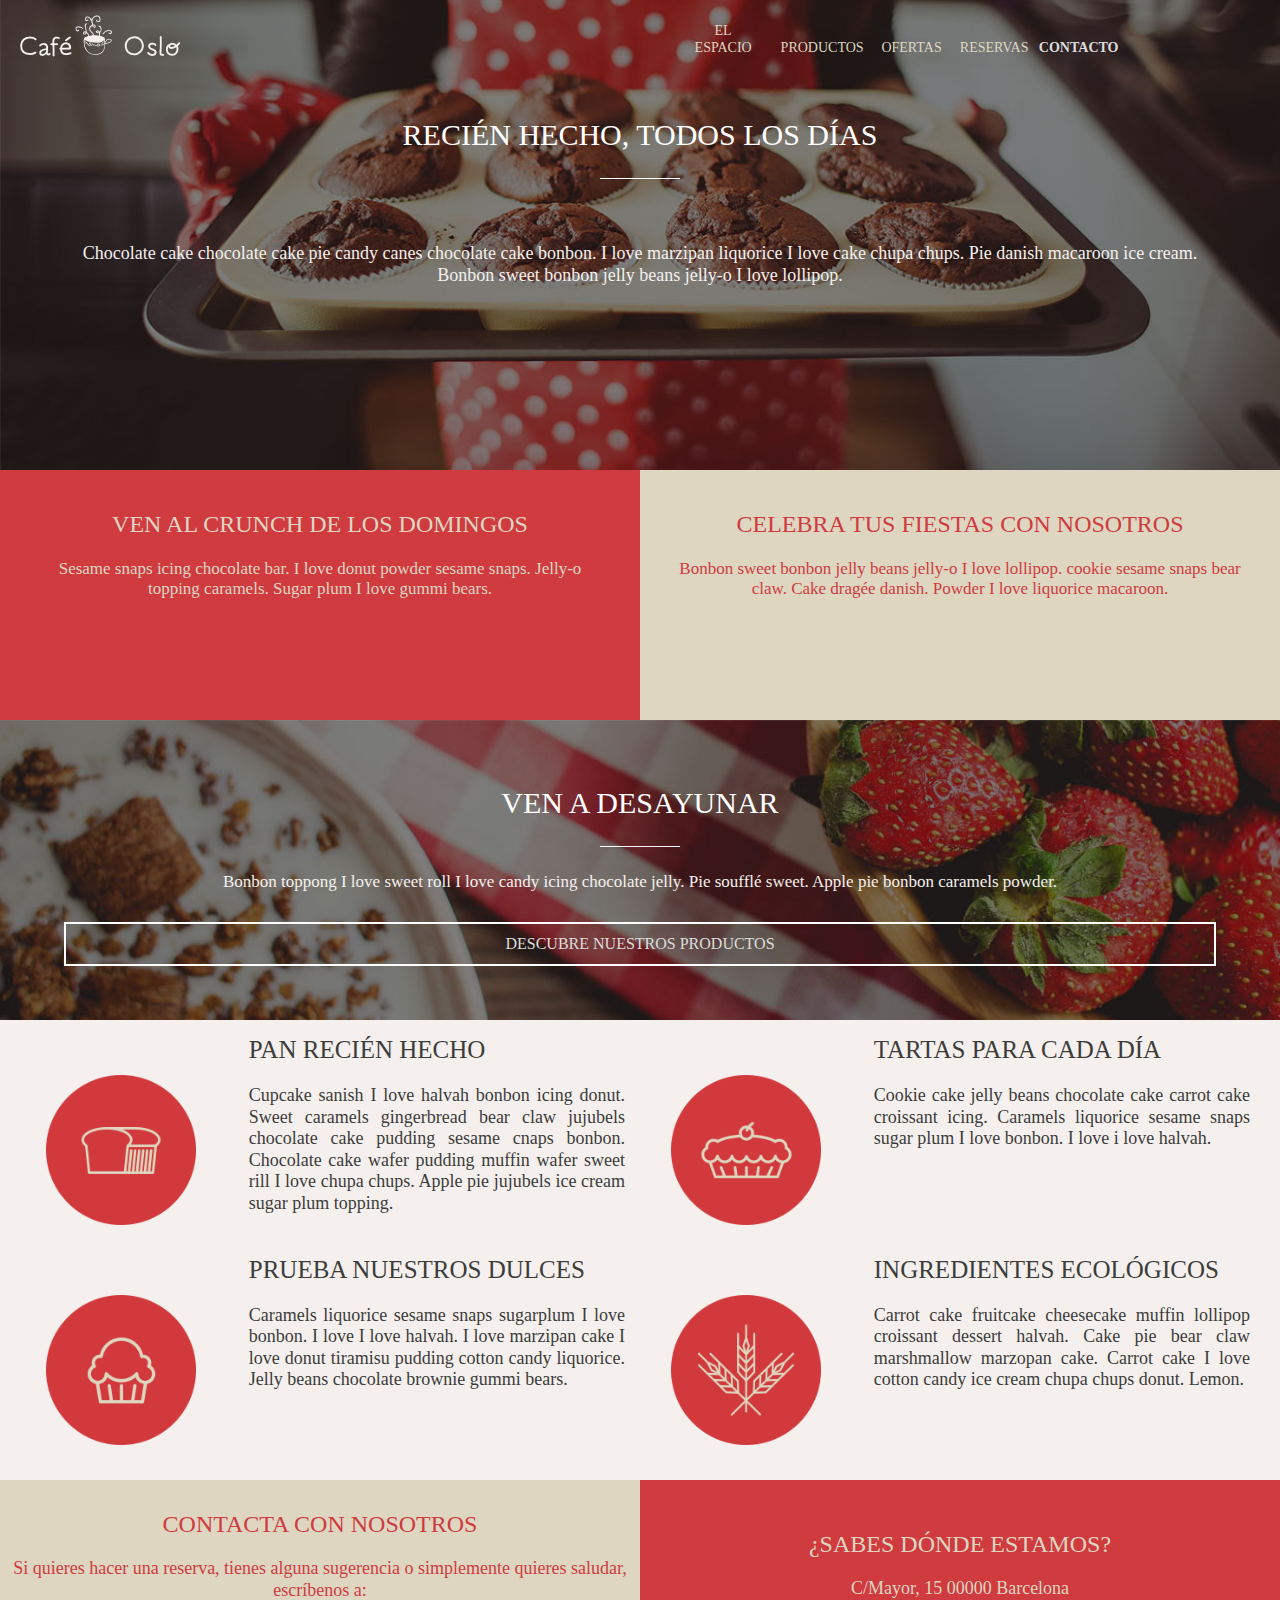
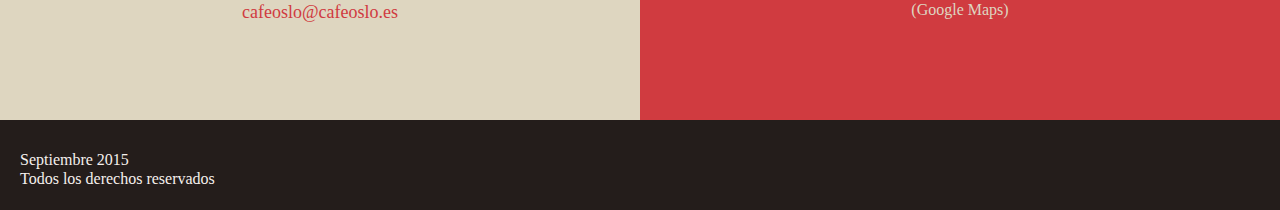
==== Proyecto final/index.html @ 379e60ed "Update and rename Index.html to index.html" ====
<doctype html>
<head>  
    <meta charset="utf-8">
    <link rel="stylesheet" href="estilos.css">
    <meta name="viewport" content="width=device-width, initial-scale=1.0">
    <title>Pastelería Oslo</title>
    </head>
<body>
    <div class="primer">
        <div class="oculto"><img src="img/logo.png" class="logo"><a class="lanzador-menu" id="enlace-menu" href="#menu">Menú</a></div>
        <h1 class="recien">RECIÉN HECHO, TODOS LOS DÍAS</h1>
        <hr>
        <p class="parrafouno">Chocolate cake chocolate cake pie candy canes chocolate cake bonbon. I love marzipan liquorice I love cake chupa chups. Pie danish macaroon ice cream. Bonbon sweet bonbon jelly beans jelly-o I love lollipop.</p>
            </div><div class="oculto">
    <div class="segundo">
    <h2>VEN AL CRUNCH DE LOS DOMINGOS</h2>
        <p class="parrafodos">Sesame snaps icing chocolate bar. I love donut powder sesame snaps. Jelly-o topping caramels. Sugar plum I love gummi bears.</p>
      </div>
    <div class="tercero">
    <h2>CELEBRA TUS FIESTAS CON NOSOTROS</h2>
        <p class="parrafodos"> Bonbon sweet bonbon jelly beans jelly-o I love lollipop. cookie sesame snaps bear claw. Cake dragée danish. Powder I love liquorice macaroon. </p>
    
    </div></div>
    <div class="cuarto" id="desayuno"><h1 class="recien">VEN A DESAYUNAR</h1>
        <hr>
        <p class="parrafodos">Bonbon toppong I love sweet roll I love candy icing chocolate jelly. Pie soufflé sweet. Apple pie bonbon caramels powder.</p><p class="descubre"><a class="des">DESCUBRE NUESTROS PRODUCTOS</a></p>
    </div>
    <div class="quinto" id="quinto">
    <div class="oculto" id="uno"><div class="pan">
        <img src="img/iconouno.png" class="icono"><div class="contenido">
        <h4 class="iz">PAN RECIÉN HECHO</h4>
        <P class="iz" id="p">Cupcake sanish I love halvah bonbon icing donut. Sweet caramels gingerbread bear claw jujubels chocolate cake pudding sesame cnaps bonbon. Chocolate cake wafer pudding muffin wafer sweet rill I love chupa chups. Apple pie jujubels ice cream sugar plum topping.</P></div></div>
        
        <div class="tartas">
        <img src="img/iconodos.png" class="icono"><div class="contenido">
        <h4 class="iz">TARTAS PARA CADA DÍA</h4>
        <p class="iz" id="p">Cookie cake jelly beans chocolate cake carrot cake croissant icing. Caramels liquorice sesame snaps sugar plum I love bonbon. I love i love halvah.</p>
        </div></div></div>
        <div class="oculto" id="dos">
        <div class="prueba">
            <img src="img/iconotres.png" class="icono">
            <div class="contenido">
            <h4 class="iz">PRUEBA NUESTROS DULCES</h4>
            <p class="iz" id="p">Caramels liquorice sesame snaps sugarplum I love bonbon. I love I love halvah. I love marzipan cake I love donut tiramisu pudding cotton candy liquorice. Jelly beans chocolate brownie gummi bears.</p>
            </div></div>
        <div class="ingredientes">
            <img src="img/iconocuatro.png" class="icono"><div class="contenido">
            <H4 class="iz">INGREDIENTES ECOLÓGICOS</H4>
            <p class="iz" id="ultimo">Carrot cake fruitcake cheesecake muffin lollipop croissant dessert halvah. Cake pie bear claw marshmallow marzopan cake. Carrot cake I love cotton candy ice cream chupa chups donut. Lemon.</p>
            </div></div>
        </div>    
    </div>
    <div class="oculto">
    <div class="sexto" id="contacto">
            <h2>CONTACTA CON NOSOTROS</h2>
            <P class="sabes"><strong>Si quieres hacer una reserva, tienes alguna sugerencia o simplemente quieres saludar, escríbenos a:<br></strong>
                <a href="mailto:cafeoslo@cafeolso.es" class="mail"> cafeoslo@cafeoslo.es</a></P></div>
    <div class="septimo" id="local">
    <h2>¿SABES DÓNDE ESTAMOS?</h2>
        <p class="sabes" id="lugar"><strong>C/Mayor, 15 00000 Barcelona</strong><a href="https://google.com/maps" class="maps"><p class="map">(Google Maps)</p></a></p></div></div>
        
        
        <div class="navegacion" id="menu">
            <p CLASS="op" id="op"><a href="#local" class="op">EL ESPACIO</a></p>
            <p CLASS="op" id="op"><a href="#quinto" class="op">PRODUCTOS</a></p>
            <P CLASS="op" id="op"><a href="#desayuno" class="op">OFERTAS</a></P>
            <P CLASS="op" id="op"><a href="#contacto" class="op">RESERVAS</a></P>
            <P CLASS="contactanos" id="contactanos"><a href="#contacto" class="op" id="contactanos">CONTACTO</a></P>
        </div>
    <div class="octavo"><p>Septiembre 2015<br>Todos los derechos reservados</p></div>
 <script src="javascript.js"></script>
    </body>

</doctype>
---- Proyecto final/estilos.css ----
*{
  margin: 0;
  padding: 0;
  border: 0;
  font-size: 100%;
  font: inherit;
  vertical-align: baseline;
}
/* HTML5 display-role reset for older browsers */
article,
aside,
details,
figcaption,
figure,
footer,
header,
hgroup,
menu,
nav,
section {
  display: block;
}
body {
  line-height: 1;
}
ol,
ul {
  list-style: none;
}
blockquote,
q {
  quotes: none;
}
blockquote:before,
blockquote:after,
q:before,
q:after {
  content: "";
  content: none;
}
table {
  border-collapse: collapse;
  border-spacing: 0;
}
/**/
* {
  box-sizing: border-box;
}
/**/
@font-face {
  font-family: bol;
  src: url(font/OpenSans-bold.ttf);
  font-weight: bold;
  font-style: italic;
}

@font-face {
  font-family: norma;
  src: url(font/OpenSans-regular.ttf);
}
/* fuentes  */
body {
  text-align: center;
}

body {
  font-family: norma;
}
h1,
h2,
h3,
h4,
.map,
.correo {
  font-family: bol;
}
* {
  line-height: 1.2;
}

/*  primer cubo  */
.primer {
  background-image: url(img/fondouno.jpg);
  background-size: 900px auto;
  background-position: center;
  height: 470;
  color: #f5f0ed;
}
.logo {
  float: left;
  margin: 15px 0px 20px 20px;
  margin-right: 0px;
}
.lanzador-menu {
  border-radius: 5px;
  float: right;
  margin: 27px 20px 20px 0px;
  background-color: #df4146ec;
  padding: 10px;
}
.recien {
  margin-top: 40px;
  font-size: 30px;
  margin-bottom: 25;
  color: white;
}

.oculto {
  overflow: hidden;
}
hr {
  width: 80px;
  height: 1px;
  color: white;
  background-color: white;
  margin-bottom: 25px;
  margin-left:auto;
  margin-right:auto;
}

.parrafouno {
  font-size: 18px;
  margin: 5%;
}
/* segundo cubo*/

.segundo {
  background-color: #d03b40;
  height: 250px;
  color: #ded6c0;
  padding: 10px 0 20 0;
}
h2 {
  padding-top: 30px;
  font-size: 24px;
  margin: 0px 10%;
  margin-bottom: 20px;
}
.parrafodos {
  font-size: 17px;
  margin: 0px 5%;
}
/* tercer cubo */
.tercero {
  color: #d03b40;
  background-color: #ded6c0;
  height: 250px;
  padding: 10px 0 20px 0;
}

/* cuato cubo */
.cuarto {
  background-image: url(img/fondodos.jpg);
  background-size: cover;
  height: 350;
  padding: 25px 0 100 0;
  color: #f5f0ed;
}
.descubre {
  margin: 30 5%;
  padding: 10px;
  border: solid white 2px;
}

/*quinto cubo*/
.quinto {
  display: block;
  background-color: #f5f0ed;
  color: #3c3c3b;
  padding: 15px;
}

.icono {
  display: block;
  margin: 40px;
  margin-bottom: 20px;
  margin-left: auto;
  margin-right: auto;
  width: 150px;
}
h4 {
  margin-bottom: 10px;
  font-size: 25px;
}
.iz {
  display: block;
  text-align: justify;
  margin-left: 15px;
  margin-right: 15px;
}
#ultimo {
  margin-bottom: 40px;
}
#ultimo,
#p {
  font-size: 18px;
}
/*pan*/

/*tartas*/

/*prueba*/

/*ingredientes*/
/*sexto cubo*/
.sexto {
  background-color: #ded6c0;
  color: #d03b40;
  height: 240px;
  padding-left: 20px;
  padding-right: 20px;
}
.mail {
  color: #d03b40;
  font-family: bol;
}
/*septimo cubo*/
.septimo {
  display: block;
  background-color: #d03b40;
  color: #ded6c0;
  height: 240px;
  padding-top: 20px;
  padding-bottom: 20px;
}

/*octavo cubo*/
/*enlaces*/
a,
#contactanos {
  text-decoration: none;
  transition: 1s color;
  color:#ddd;
}
a:hover,
#contactanos:hover {
  color: black;
}
.des:hover {
  color: #ded6c0;
}
.lanzador-menu {
  color: white;
}
a:visited{
  color:#444
}
a:active{
  color:red;
}

/* menú*/

/*octavo cubo*/
.octavo {
  text-align: left;
  background-color: #241d1b;
  color: #f5f0ed;
  height: 90px;
  padding-top: 30px;
  padding-left: 20px;
}
.maps {
  color: #ded6c0;
}
.sabes {
  font-size: 18px;
}
#lugar {
  margin-left: 27%;
  margin-right: 27%;
}

/**/

/*cambio de tamaño*/

/* menu    */
.navegacion{
  max-height:0 ;
}
.opciones {
  max-height: 0px;
  overflow: hidden;
}
.op {
  font-size: 10px;
  margin-left: 1%;
  margin-right: 1%;
  font-family: bol;
}

/* menú desplegado */
.navegacion {
  display: block;
  width:100vw;
  height:100vh;
  position:sticky
}
.op {
  color: #ded6c0;
  display: flex;
  font-size: 20px;
  border-bottom: 1px solid black;
  max-width: 200px;
  text-align: center;
  align-content: center;
  margin-left: auto;
  margin-right: auto;
}
p.contactanos a {
  font-family: bol;
  color: #ded6c0;
  display: block;
  font-size: 20px;
  max-width: 200px;
  text-align: center;
  margin-left: auto;
  margin-right: auto;
  font-weight: bold;
}
#contactanos {
  border: 0px solid;
}

/*shale, esto se va a ir de largo equisdé*/

@media screen and (max-width: 797px) {
  .js .lanzador-menu {
    position: relative;
  }
  .js .navegacion {
    opacity: 0;
    overflow: hidden;
    transition: 1s opacity;
    position:absolute;
    top:0;
    background-color: #585852;
  }
  .lanzador-menu{
    z-index: 100;
  }
  .op {
    border-color: #66635d;
  }

  .js .navegacion a {
    padding: 10px 0px;
  }
  .js .navegacion.menu-desplegado {
    opacity: 1;
    max-height: 100vh;
  }
  #contactanos {
    margin-bottom: 5px;
  }
}

@media screen and (min-width: 798px) {
  #contactanos {
    display: inline-block;
    font-size: 14px;
  }
  .segundo {
    float: left;
    width: 50%;
  }
  .tercero {
    float: right;
    width: 50%;
  }
  .pan {
    float: left;
    width: 50%;
  }
  .tartas {
    float: right;
    width: 50%;
  }
  .prueba {
    float: left;
    width: 50%;
  }
  .ingredientes {
    float: right;
    width: 50%;
  }
  .sexto {
    float: left;
    width: 50%;
    padding-left: 0;
    padding-right: 0;
  }
  .septimo {
    float: right;
    width: 50%;
  }
  .primer {
    background-size: cover;
  }
  .lanzador-menu {
    display: none;
    position: relative;
  }
  .navegacion {
    position: absolute;
    top: 0px;
    right: 0;
    width: 55%;
    background-color: initial;
    top: 23px;
    right: 30px;
  }
  .op {
    border-bottom: 0px;
    display: inline-block;
    margin-left: 1%;
    margin-right: 1%;
    font-size: 14;
  }
}
.cuarto {
  height: 300px;
}

@media screen and (min-width: 800px) and (max-width: 850px) {
  .icono {
    width: 120px;
    margin:20px;
  }
  .navegacion{opacity: 1;}
}

@media screen and (min-width: 1254px) {
  .icono {
    margin-top: 40px;
  }
}
@media screen and (min-width: 1430px) {
  .op {
    margin-left: 4%;
    margin-right: 4%;
  }
  .opciones {
    width: 40%;
  }
}
@media screen and (min-width: 1230px) {
  .primer {
    background-size: 100% contain;
    background-position-y: 30%;
  }
}
@media screen and (min-width: 950px) {
  .icono {
    float: left;
    width: 150px;
    align-content: center;
    margin-left: 1%;
  }
  .contenido {
    float: right;
    width: 65%;
  }
  .iz {
    margin-bottom: 40px;
    margin-top: 0px;
  }
  h4.iz {
    text-align: left;
    margin-bottom: 20px;
  }
}
@media screen and (min-width: 1000px) {
  .icono {
    margin-left: 3%;
  }
}
@media screen and (min-width: 1180px) {
  .icono {
    margin-left: 5%;
  }
}
@media screen and (min-width: 1370px) {
  .icono {
    margin-left: 8%;
    margin-top: 30px;
  }
}
@media screen and (min-width: 1430px) {
  .icono {
    margin-top: 20px;
    height: 140px;
    width: auto;
  }
}
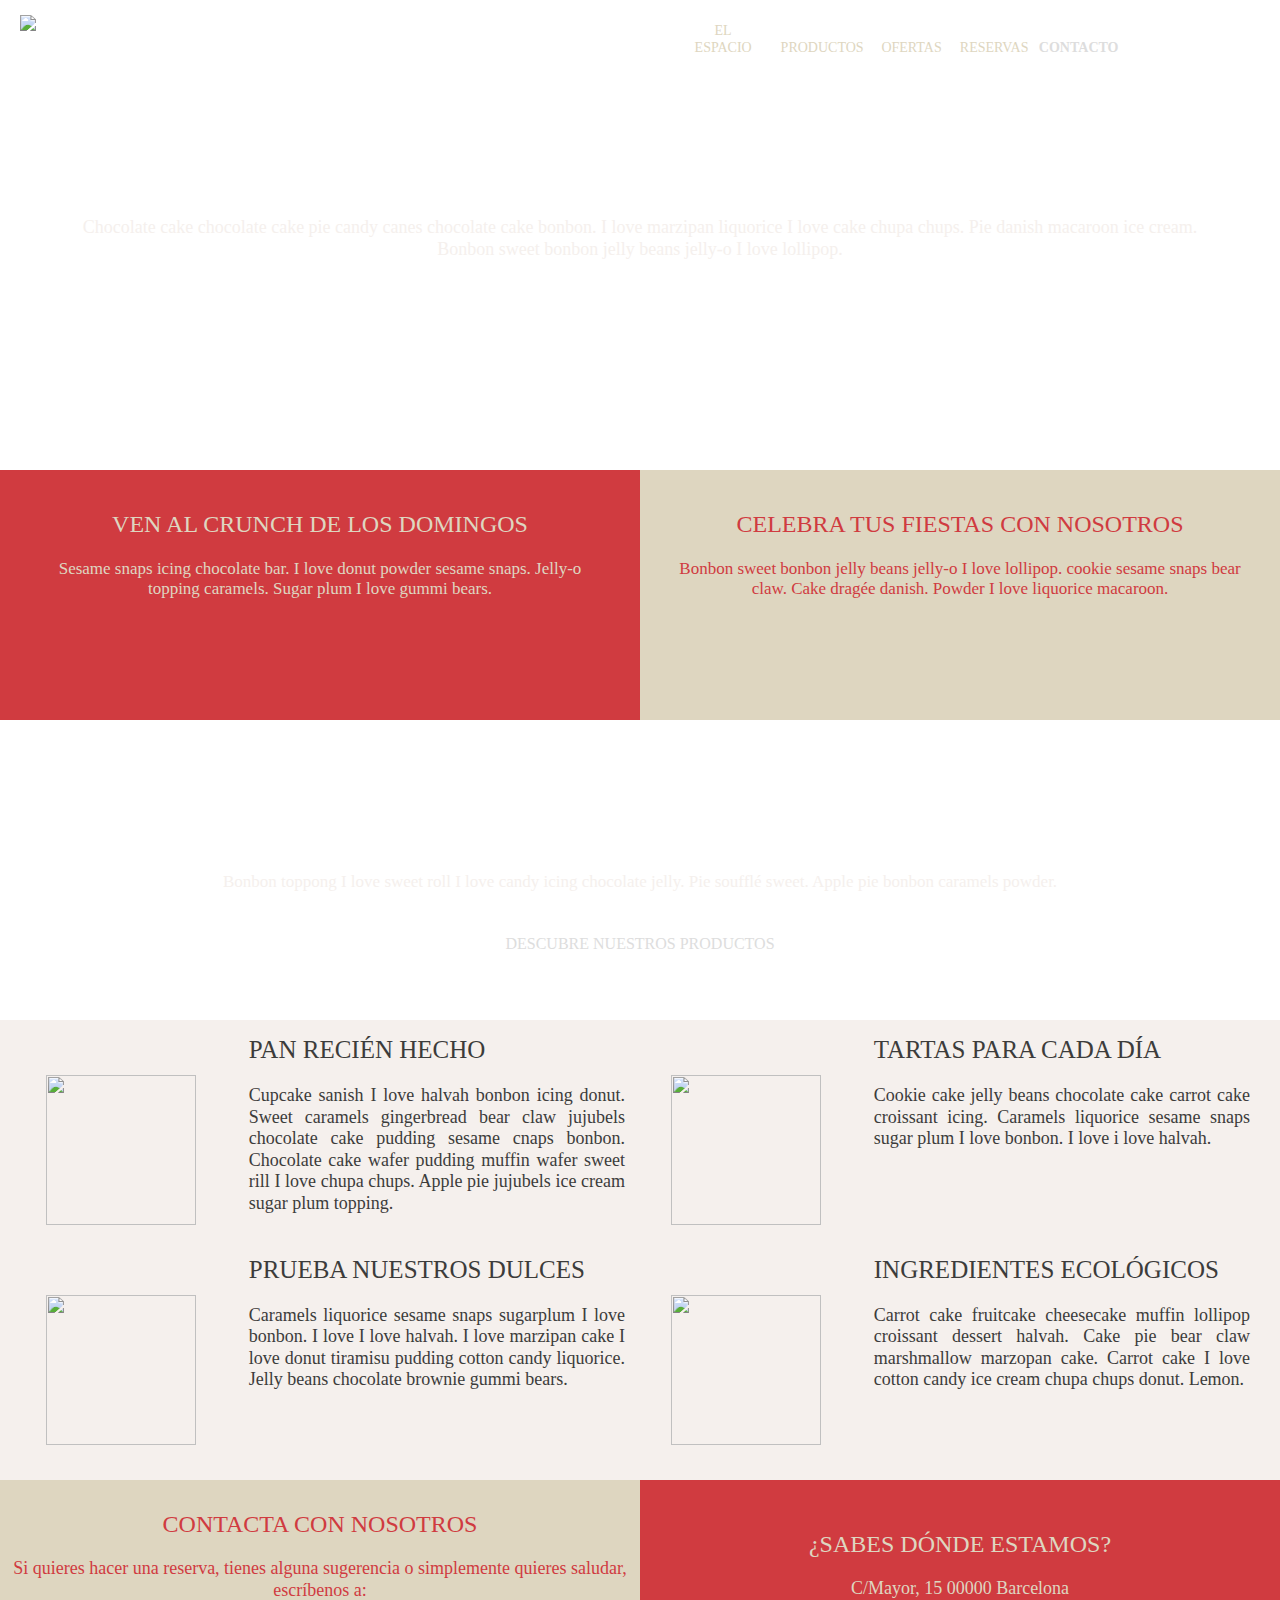
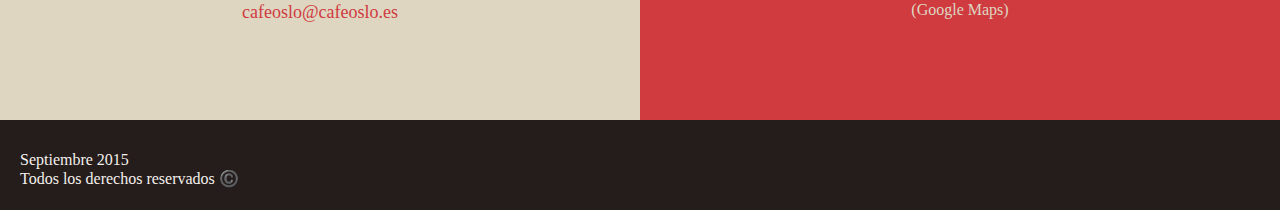
==== commit fc6e508c: "Agregado de botón de CopyRights" ====
--- a/Proyecto final/index.html
+++ b/Proyecto final/index.html
@@ -67,7 +67,7 @@
             <P CLASS="op" id="op"><a href="#contacto" class="op">RESERVAS</a></P>
             <P CLASS="contactanos" id="contactanos"><a href="#contacto" class="op" id="contactanos">CONTACTO</a></P>
         </div>
-    <div class="octavo"><p>Septiembre 2015<br>Todos los derechos reservados</p></div>
+    <div class="octavo"><p>Septiembre 2015<br>Todos los derechos reservados ©️</p></div>
  <script src="javascript.js"></script>
     </body>
 
--- a/Proyecto final/estilos.css
+++ b/Proyecto final/estilos.css
@@ -6,7 +6,10 @@
   font: inherit;
   vertical-align: baseline;
 }
+
+
 /* HTML5 display-role reset for older browsers */
+/* Estilos conseguidos para un basic clear css*/
 article,
 aside,
 details,
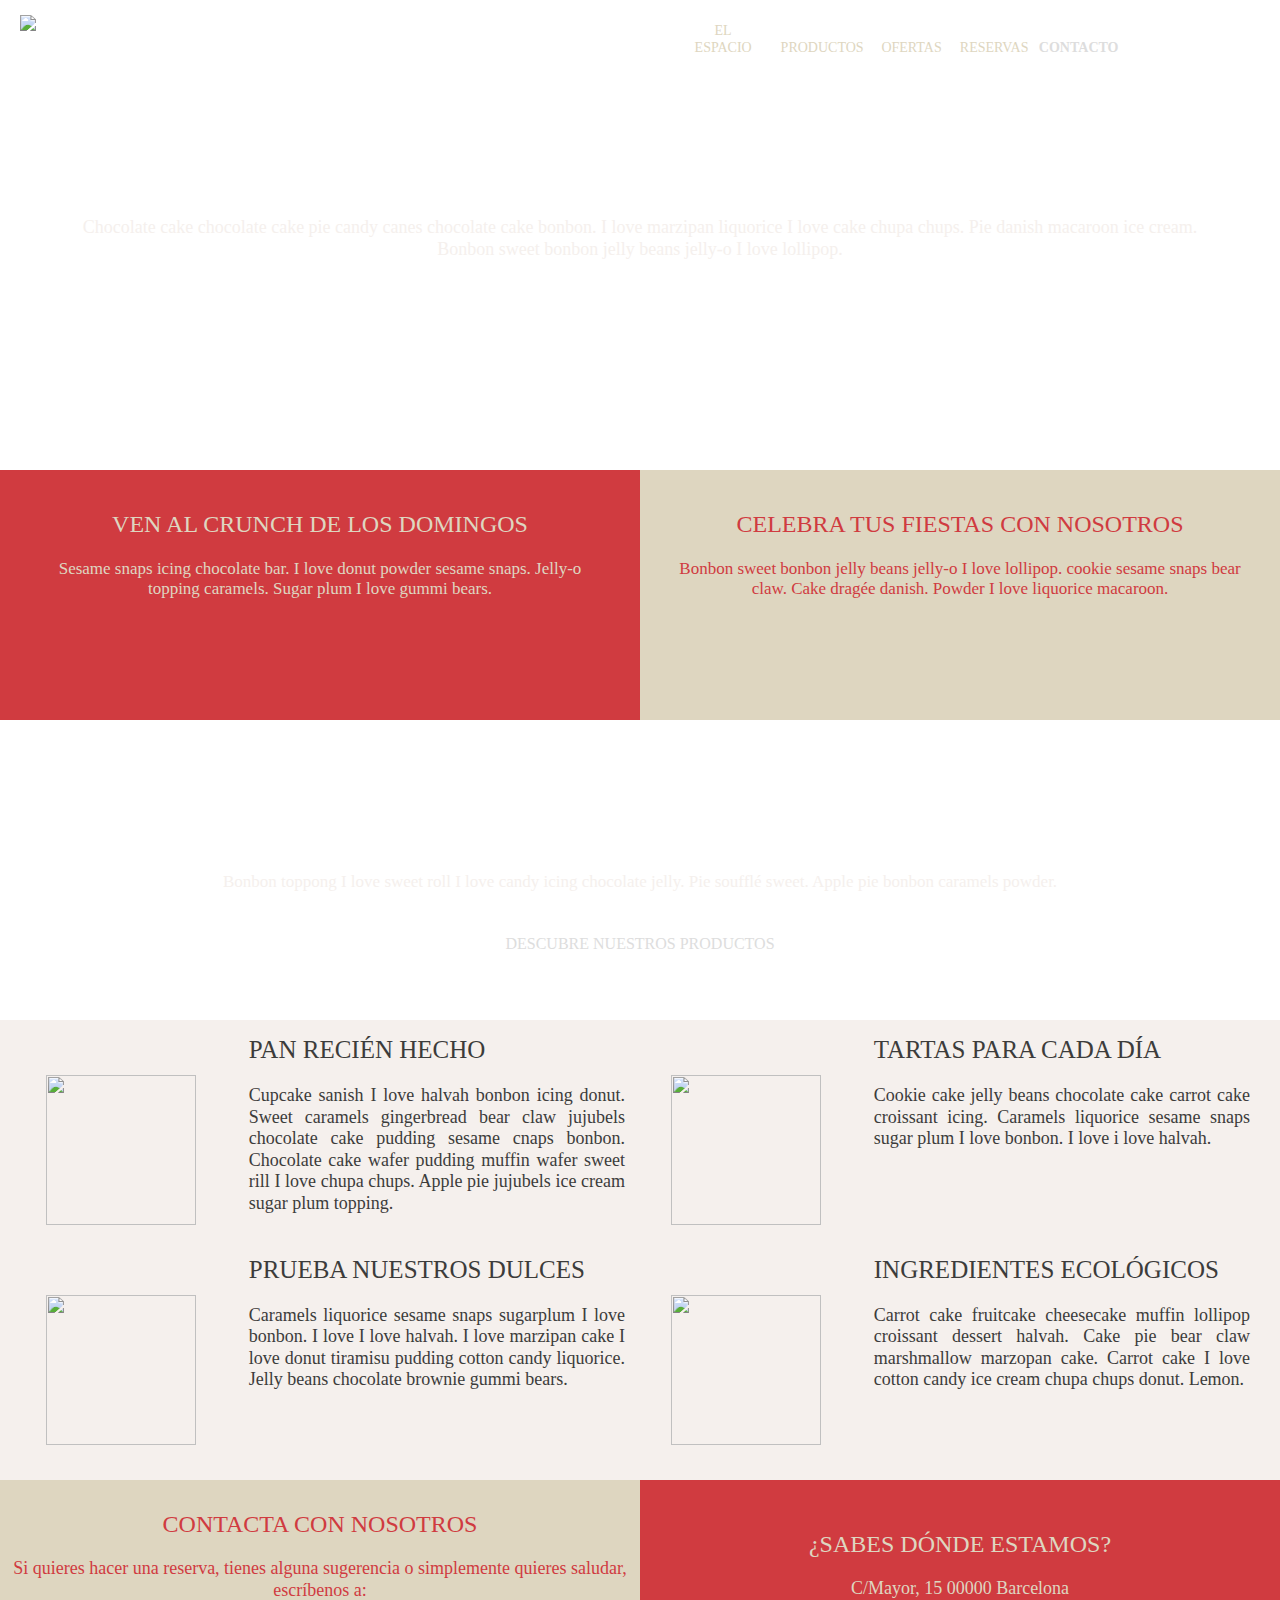
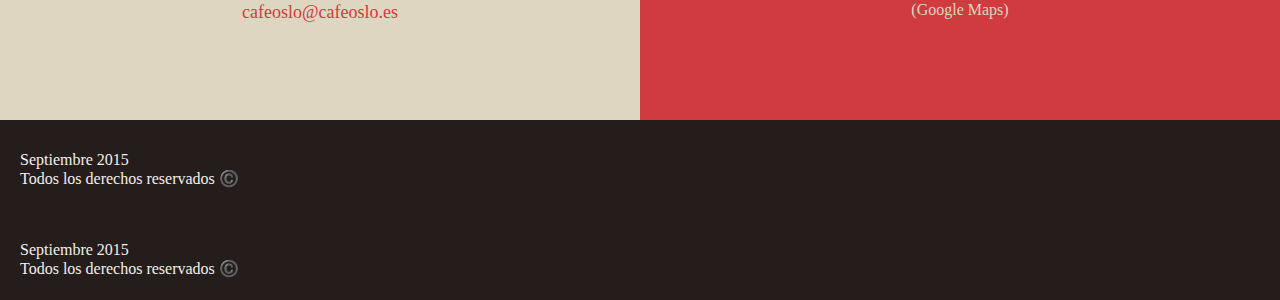
==== commit 4a154e86: "Update index.html" ====
--- a/Proyecto final/index.html
+++ b/Proyecto final/index.html
@@ -68,6 +68,7 @@
             <P CLASS="contactanos" id="contactanos"><a href="#contacto" class="op" id="contactanos">CONTACTO</a></P>
         </div>
     <div class="octavo"><p>Septiembre 2015<br>Todos los derechos reservados ©️</p></div>
+    <div class="octavo"><p>Septiembre 2015<br>Todos los derechos reservados ©️</p></div>
  <script src="javascript.js"></script>
     </body>
 
